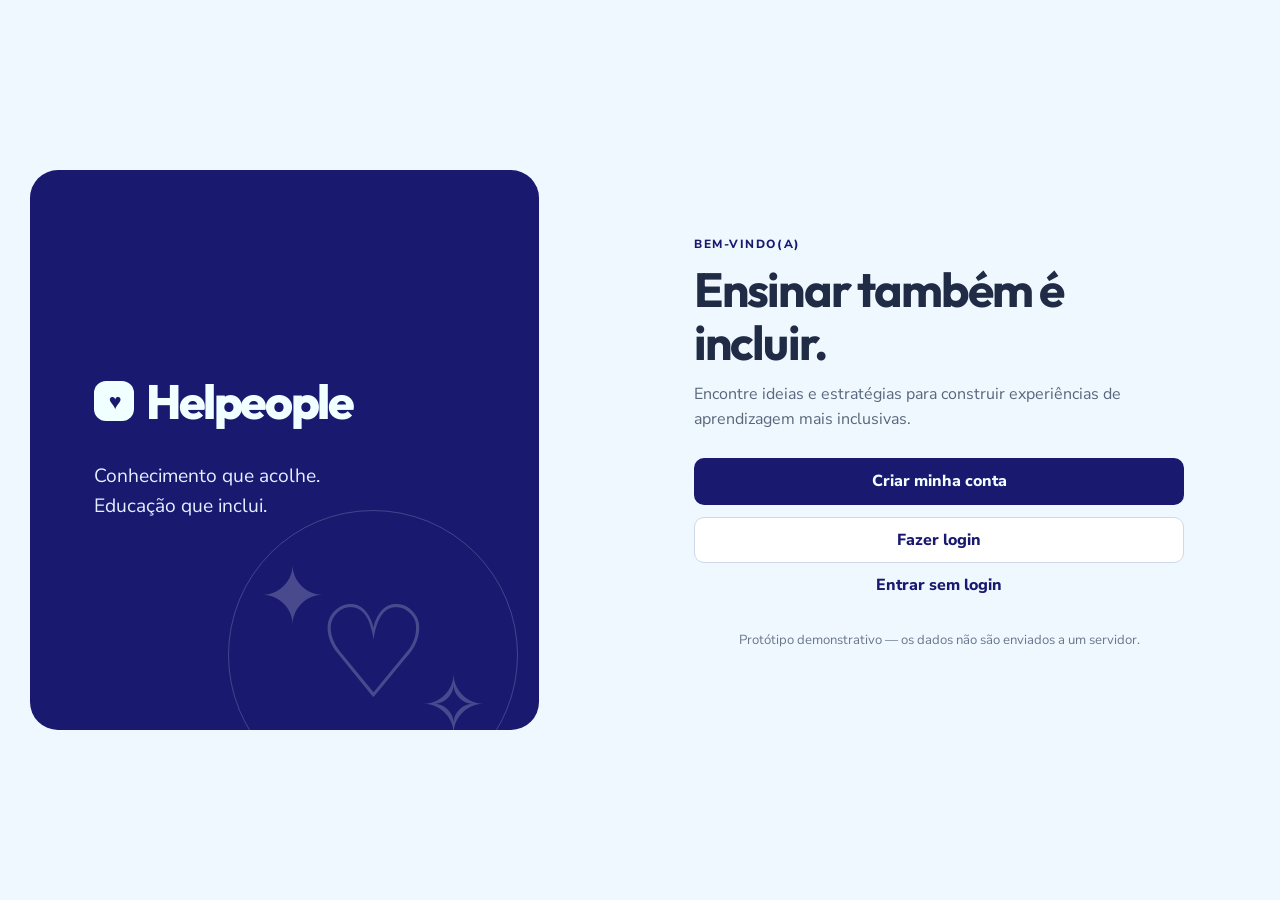
==== index.html @ b9a20969 "tirar da pasta" ====
<!doctype html>
<html lang="pt-BR">
<head>
  <meta charset="utf-8"><meta name="viewport" content="width=device-width, initial-scale=1">
  <meta name="theme-color" content="#191970"><title>Helpeople | Bem-vindo</title>
  <link rel="stylesheet" href="css/style.css"><link rel="stylesheet" href="css/autenticacao.css">
</head>
<body class="auth-page">
  <main class="auth-layout">
    <section class="brand-panel">
      <a class="brand brand-large" href="index.html"><span class="brand-mark" aria-hidden="true">♥</span><span>Helpeople</span></a>
      <p>Conhecimento que acolhe.<br>Educação que inclui.</p>
      <div class="brand-art" aria-hidden="true"><span>✦</span><span>♡</span><span>✧</span></div>
    </section>
    <section class="auth-card">
      <a class="brand brand-mobile" href="index.html"><span class="brand-mark" aria-hidden="true">♥</span><span>Helpeople</span></a>
      <p class="eyebrow">BEM-VINDO(A)</p><h1>Ensinar também é incluir.</h1>
      <p class="muted">Encontre ideias e estratégias para construir experiências de aprendizagem mais inclusivas.</p>
      <a class="button primary full" href="cadastro.html">Criar minha conta</a>
      <a class="button secondary full" href="login.html">Fazer login</a>
      <button class="text-button full" type="button" data-go="inicio.html">Entrar sem login</button>
      <p class="tiny-note">Protótipo demonstrativo — os dados não são enviados a um servidor.</p>
    </section>
  </main>
  <script src="js/app.js"></script>
</body></html>
---- css/style.css ----
@import url('https://fonts.googleapis.com/css2?family=Nunito+Sans:wght@400;500;600;700;800&family=Outfit:wght@500;600;700;800&display=swap');
:root{--blue:#191970;--bg:#f0f8ff;--box:#f0ffff;--ink:#202b45;--muted:#58677c;--line:#d6e4f0;--white:#fff;--radius:14px;--shadow:0 12px 35px rgba(25,25,112,.08);--font-scale:1}
*{box-sizing:border-box}html{scroll-behavior:smooth}body{margin:0;background:var(--bg);color:var(--ink);font-family:'Nunito Sans',sans-serif;font-size:calc(16px * var(--font-scale));line-height:1.55}button,input,textarea{font:inherit}a{color:var(--blue);text-decoration:none}button,a,input{ -webkit-tap-highlight-color:transparent}button{cursor:pointer}h1,h2,h3,p{margin-top:0}h1,h2,h3,.site-title,.brand{font-family:'Outfit','Nunito Sans',sans-serif}h1{font-size:clamp(2rem,4vw,3.1rem);line-height:1.1;letter-spacing:-.04em;margin-bottom:14px}h2{font-size:clamp(1.35rem,2vw,1.75rem);line-height:1.2;margin-bottom:8px}p{margin-bottom:14px}.muted{color:var(--muted)}.eyebrow{color:var(--blue);font-size:.74rem;font-weight:800;letter-spacing:.13em;margin-bottom:9px}.button{display:inline-flex;align-items:center;justify-content:center;gap:8px;min-height:44px;padding:10px 18px;border:1px solid transparent;border-radius:10px;font-weight:800;text-align:center;transition:filter .18s ease,transform .18s ease,box-shadow .18s ease}.button:hover{filter:brightness(1.18);transform:translateY(-1px);box-shadow:0 5px 14px #19197020}.button:focus-visible,a:focus-visible,button:focus-visible,input:focus-visible,textarea:focus-visible{outline:3px solid #6b9dff;outline-offset:3px}.primary{background:var(--blue);color:#f0ffff}.secondary{background:#fff;color:var(--blue);border-color:#cdd9eb}.full{width:100%}.text-button{border:0;background:transparent;color:var(--blue);font-weight:800;padding:10px;border-radius:9px}.text-button:hover{background:#1919700b}.tiny-note,.prototype-note{font-size:.82rem;color:#68778b;margin-top:22px}.sr-only{position:absolute;width:1px;height:1px;padding:0;margin:-1px;overflow:hidden;clip:rect(0,0,0,0);white-space:nowrap;border:0}
.site-header{position:sticky;top:0;z-index:30;background:rgba(240,248,255,.96);backdrop-filter:blur(14px);border-bottom:1px solid var(--line);padding:10px clamp(14px,4vw,48px) 12px}.header-top{height:52px;display:flex;align-items:center;gap:20px;max-width:1400px;margin:auto}.menu-toggle{width:42px;height:42px;border:1px solid transparent;background:transparent;border-radius:12px;display:flex;flex-direction:column;align-items:center;justify-content:center;gap:5px;z-index:51;transition:transform .45s ease,background .2s}.menu-toggle:hover{background:#1919700c}.menu-toggle span{width:21px;height:2px;border-radius:4px;background:var(--blue);transition:transform .35s,opacity .2s}.menu-toggle.is-open{transform:rotate(180deg)}.menu-toggle.is-open span:first-child{transform:translateY(7px) rotate(45deg)}.menu-toggle.is-open span:nth-child(2){opacity:0}.menu-toggle.is-open span:last-child{transform:translateY(-7px) rotate(-45deg)}.header-logo{display:grid;place-items:center;width:40px;height:40px;border-radius:12px;background:var(--blue);color:#f0ffff}.brand-mark{display:inline-grid;place-items:center;font-size:1.25rem;font-weight:800}.site-title{position:absolute;left:50%;transform:translateX(-50%);font-size:clamp(1.45rem,2.5vw,2rem);font-weight:800;letter-spacing:-.06em;color:var(--blue)}.header-spacer{flex:1}.header-search{display:flex;align-items:center;gap:10px;max-width:700px;margin:8px auto 0;padding:0 16px;background:#fff;border:1px solid var(--line);border-radius:12px;height:43px;color:var(--blue)}.header-search input{width:100%;border:0;outline:0;background:transparent;color:var(--ink);font-size:.94rem}.header-search input::placeholder{color:#7a8798}.menu-backdrop{position:fixed;inset:0;z-index:40;background:rgba(17,23,44,.52);opacity:0;transition:opacity .3s}.menu-backdrop.visible{opacity:1}.site-menu{position:fixed;z-index:50;top:0;left:0;width:min(330px,84vw);height:100dvh;padding:100px 18px 24px;background:var(--box);box-shadow:20px 0 50px #10103220;transform:translateX(-110%);transition:transform .4s cubic-bezier(.2,.8,.2,1);display:flex;flex-direction:column;gap:10px}.site-menu.open{transform:translateX(0)}.site-menu a{display:flex;align-items:center;gap:14px;padding:14px;border-radius:12px;color:var(--blue);font-weight:800}.site-menu a:hover{background:#19197010}.menu-icon{width:36px;height:36px;display:grid;place-items:center;background:#19197012;border-radius:10px;font-size:1.25rem}.page-content{width:min(1200px,100% - 40px);margin:0 auto;padding:34px 0 60px}.page-intro{margin-bottom:28px;max-width:720px}.page-intro h1{font-size:clamp(2rem,4vw,2.7rem)}.switch-auth{font-size:.93rem;text-align:center;margin-top:20px}.switch-auth a{font-weight:800}.setting-label{font-size:.84rem;font-weight:800;color:var(--blue)}.setting-row p{margin:4px 0 0;color:var(--muted)}@media(max-width:600px){.site-header{padding:8px 12px 10px}.header-top{gap:10px;height:46px}.header-logo{width:36px;height:36px}.site-title{font-size:1.5rem}.page-content{width:calc(100% - 28px);padding-top:24px}.header-search{height:41px}.button{min-height:43px}}
---- css/autenticacao.css ----
.auth-page{min-height:100vh;background:var(--bg)}.auth-layout{min-height:100vh;display:grid;grid-template-columns:minmax(300px,.9fr) minmax(400px,1.1fr);max-width:1280px;margin:auto;padding:30px;gap:clamp(30px,7vw,100px);align-items:center}.auth-layout.compact{min-height:100vh}.brand-panel{min-height:560px;border-radius:28px;background:var(--blue);color:#f0ffff;padding:clamp(30px,5vw,68px);display:flex;flex-direction:column;justify-content:center;position:relative;overflow:hidden}.brand{display:inline-flex;align-items:center;gap:12px;font-weight:800;letter-spacing:-.05em}.brand-large{font-size:clamp(2rem,4vw,3rem);color:#f0ffff;align-self:flex-start}.brand-mark{width:40px;height:40px;border-radius:12px;background:#f0ffff;color:var(--blue);display:inline-grid;place-items:center;font-size:1.35rem}.brand-panel p{font-size:1.2rem;color:#e3efff;margin-top:24px}.brand-art{position:absolute;right:4%;bottom:-70px;width:290px;height:290px;border:1px solid #ffffff30;border-radius:50%;display:grid;place-items:center;font-size:5rem;color:#ffffff36}.brand-art span:nth-child(1){position:absolute;top:25px;left:30px}.brand-art span:nth-child(2){font-size:8rem}.brand-art span:nth-child(3){position:absolute;right:30px;bottom:30px}.auth-card{width:min(100%,490px);justify-self:center;padding:25px 0}.brand-mobile{display:none}.auth-card h1{font-size:clamp(2.1rem,4vw,3rem)}.auth-card .muted{max-width:430px;margin-bottom:26px}form label{display:block;font-weight:800;font-size:.9rem;margin:15px 0 7px}form label span{color:#b43352}form label small{color:var(--muted);font-weight:500}input,textarea{width:100%;border:1px solid #cbd9e8;border-radius:10px;padding:12px 14px;background:#fff;color:var(--ink);min-height:46px}input::placeholder,textarea::placeholder{color:#8290a1}form .button{margin-top:22px}.auth-card .button+.button{margin-top:12px}.auth-card .tiny-note{text-align:center}.auth-card .switch-auth{margin-top:22px}@media(max-width:760px){.auth-layout{display:flex;flex-direction:column;justify-content:flex-start;gap:12px;padding:22px 20px 36px}.brand-panel{display:none}.brand-mobile{display:inline-flex;font-size:1.8rem;color:var(--blue);margin-bottom:28px}.brand-mobile .brand-mark{background:var(--blue);color:#f0ffff}.auth-card{width:min(100%,470px);padding:18px 0;margin:auto}.auth-card h1{font-size:2.25rem}.auth-card .muted{margin-bottom:20px}}@media(min-width:761px) and (max-height:700px){.auth-layout{padding:20px}.brand-panel{min-height:480px}}
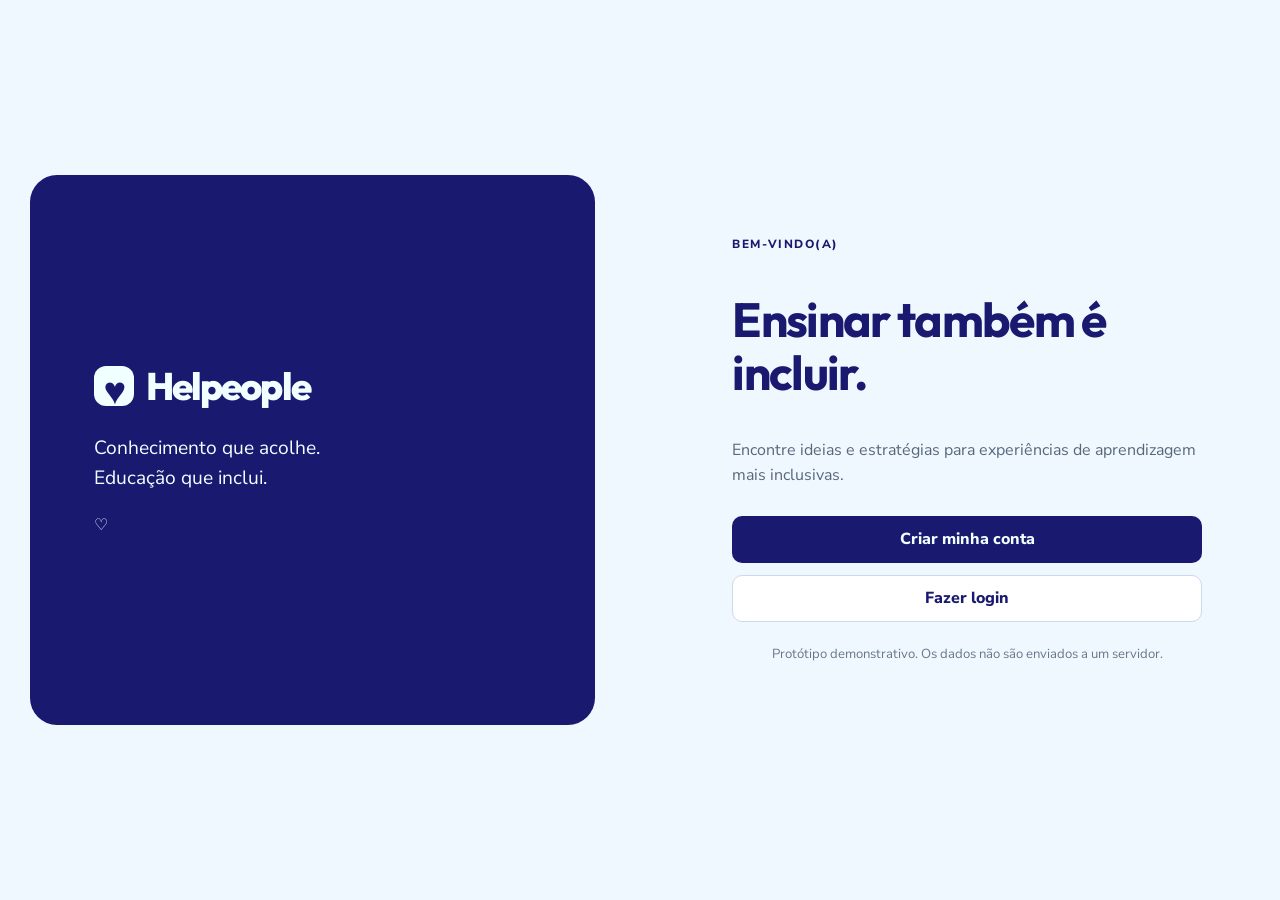
==== commit f0c8a2f7: "modificações base" ====
--- a/index.html
+++ b/index.html
@@ -1,26 +1 @@
-<!doctype html>
-<html lang="pt-BR">
-<head>
-  <meta charset="utf-8"><meta name="viewport" content="width=device-width, initial-scale=1">
-  <meta name="theme-color" content="#191970"><title>Helpeople | Bem-vindo</title>
-  <link rel="stylesheet" href="css/style.css"><link rel="stylesheet" href="css/autenticacao.css">
-</head>
-<body class="auth-page">
-  <main class="auth-layout">
-    <section class="brand-panel">
-      <a class="brand brand-large" href="index.html"><span class="brand-mark" aria-hidden="true">♥</span><span>Helpeople</span></a>
-      <p>Conhecimento que acolhe.<br>Educação que inclui.</p>
-      <div class="brand-art" aria-hidden="true"><span>✦</span><span>♡</span><span>✧</span></div>
-    </section>
-    <section class="auth-card">
-      <a class="brand brand-mobile" href="index.html"><span class="brand-mark" aria-hidden="true">♥</span><span>Helpeople</span></a>
-      <p class="eyebrow">BEM-VINDO(A)</p><h1>Ensinar também é incluir.</h1>
-      <p class="muted">Encontre ideias e estratégias para construir experiências de aprendizagem mais inclusivas.</p>
-      <a class="button primary full" href="cadastro.html">Criar minha conta</a>
-      <a class="button secondary full" href="login.html">Fazer login</a>
-      <button class="text-button full" type="button" data-go="inicio.html">Entrar sem login</button>
-      <p class="tiny-note">Protótipo demonstrativo — os dados não são enviados a um servidor.</p>
-    </section>
-  </main>
-  <script src="js/app.js"></script>
-</body></html>
+<!doctype html><html lang="pt-BR"><head><meta charset="utf-8"><meta name="viewport" content="width=device-width,initial-scale=1"><title>Helpeople | Bem-vindo</title><link rel="stylesheet" href="css/style.css"><link rel="stylesheet" href="css/auth.css"></head><body class="auth-page"><main class="auth-layout"><section class="brand-panel"><a class="brand brand-large" href="index.html"><span class="brand-mark">♥</span>Helpeople</a><p>Conhecimento que acolhe.<br>Educação que inclui.</p><div class="brand-art">♡</div></section><section class="auth-card"><a class="brand brand-mobile" href="index.html"><span class="brand-mark">♥</span>Helpeople</a><p class="eyebrow">BEM-VINDO(A)</p><h1>Ensinar também é incluir.</h1><p class="muted">Encontre ideias e estratégias para experiências de aprendizagem mais inclusivas.</p><a class="button primary full" href="cadastro.html">Criar minha conta</a><a class="button secondary full" href="login.html">Fazer login</a><p class="tiny-note">Protótipo demonstrativo. Os dados não são enviados a um servidor.</p></section></main></body></html>
--- a/css/style.css
+++ b/css/style.css
@@ -1,4 +1,2 @@
-@import url('https://fonts.googleapis.com/css2?family=Nunito+Sans:wght@400;500;600;700;800&family=Outfit:wght@500;600;700;800&display=swap');
-:root{--blue:#191970;--bg:#f0f8ff;--box:#f0ffff;--ink:#202b45;--muted:#58677c;--line:#d6e4f0;--white:#fff;--radius:14px;--shadow:0 12px 35px rgba(25,25,112,.08);--font-scale:1}
-*{box-sizing:border-box}html{scroll-behavior:smooth}body{margin:0;background:var(--bg);color:var(--ink);font-family:'Nunito Sans',sans-serif;font-size:calc(16px * var(--font-scale));line-height:1.55}button,input,textarea{font:inherit}a{color:var(--blue);text-decoration:none}button,a,input{ -webkit-tap-highlight-color:transparent}button{cursor:pointer}h1,h2,h3,p{margin-top:0}h1,h2,h3,.site-title,.brand{font-family:'Outfit','Nunito Sans',sans-serif}h1{font-size:clamp(2rem,4vw,3.1rem);line-height:1.1;letter-spacing:-.04em;margin-bottom:14px}h2{font-size:clamp(1.35rem,2vw,1.75rem);line-height:1.2;margin-bottom:8px}p{margin-bottom:14px}.muted{color:var(--muted)}.eyebrow{color:var(--blue);font-size:.74rem;font-weight:800;letter-spacing:.13em;margin-bottom:9px}.button{display:inline-flex;align-items:center;justify-content:center;gap:8px;min-height:44px;padding:10px 18px;border:1px solid transparent;border-radius:10px;font-weight:800;text-align:center;transition:filter .18s ease,transform .18s ease,box-shadow .18s ease}.button:hover{filter:brightness(1.18);transform:translateY(-1px);box-shadow:0 5px 14px #19197020}.button:focus-visible,a:focus-visible,button:focus-visible,input:focus-visible,textarea:focus-visible{outline:3px solid #6b9dff;outline-offset:3px}.primary{background:var(--blue);color:#f0ffff}.secondary{background:#fff;color:var(--blue);border-color:#cdd9eb}.full{width:100%}.text-button{border:0;background:transparent;color:var(--blue);font-weight:800;padding:10px;border-radius:9px}.text-button:hover{background:#1919700b}.tiny-note,.prototype-note{font-size:.82rem;color:#68778b;margin-top:22px}.sr-only{position:absolute;width:1px;height:1px;padding:0;margin:-1px;overflow:hidden;clip:rect(0,0,0,0);white-space:nowrap;border:0}
-.site-header{position:sticky;top:0;z-index:30;background:rgba(240,248,255,.96);backdrop-filter:blur(14px);border-bottom:1px solid var(--line);padding:10px clamp(14px,4vw,48px) 12px}.header-top{height:52px;display:flex;align-items:center;gap:20px;max-width:1400px;margin:auto}.menu-toggle{width:42px;height:42px;border:1px solid transparent;background:transparent;border-radius:12px;display:flex;flex-direction:column;align-items:center;justify-content:center;gap:5px;z-index:51;transition:transform .45s ease,background .2s}.menu-toggle:hover{background:#1919700c}.menu-toggle span{width:21px;height:2px;border-radius:4px;background:var(--blue);transition:transform .35s,opacity .2s}.menu-toggle.is-open{transform:rotate(180deg)}.menu-toggle.is-open span:first-child{transform:translateY(7px) rotate(45deg)}.menu-toggle.is-open span:nth-child(2){opacity:0}.menu-toggle.is-open span:last-child{transform:translateY(-7px) rotate(-45deg)}.header-logo{display:grid;place-items:center;width:40px;height:40px;border-radius:12px;background:var(--blue);color:#f0ffff}.brand-mark{display:inline-grid;place-items:center;font-size:1.25rem;font-weight:800}.site-title{position:absolute;left:50%;transform:translateX(-50%);font-size:clamp(1.45rem,2.5vw,2rem);font-weight:800;letter-spacing:-.06em;color:var(--blue)}.header-spacer{flex:1}.header-search{display:flex;align-items:center;gap:10px;max-width:700px;margin:8px auto 0;padding:0 16px;background:#fff;border:1px solid var(--line);border-radius:12px;height:43px;color:var(--blue)}.header-search input{width:100%;border:0;outline:0;background:transparent;color:var(--ink);font-size:.94rem}.header-search input::placeholder{color:#7a8798}.menu-backdrop{position:fixed;inset:0;z-index:40;background:rgba(17,23,44,.52);opacity:0;transition:opacity .3s}.menu-backdrop.visible{opacity:1}.site-menu{position:fixed;z-index:50;top:0;left:0;width:min(330px,84vw);height:100dvh;padding:100px 18px 24px;background:var(--box);box-shadow:20px 0 50px #10103220;transform:translateX(-110%);transition:transform .4s cubic-bezier(.2,.8,.2,1);display:flex;flex-direction:column;gap:10px}.site-menu.open{transform:translateX(0)}.site-menu a{display:flex;align-items:center;gap:14px;padding:14px;border-radius:12px;color:var(--blue);font-weight:800}.site-menu a:hover{background:#19197010}.menu-icon{width:36px;height:36px;display:grid;place-items:center;background:#19197012;border-radius:10px;font-size:1.25rem}.page-content{width:min(1200px,100% - 40px);margin:0 auto;padding:34px 0 60px}.page-intro{margin-bottom:28px;max-width:720px}.page-intro h1{font-size:clamp(2rem,4vw,2.7rem)}.switch-auth{font-size:.93rem;text-align:center;margin-top:20px}.switch-auth a{font-weight:800}.setting-label{font-size:.84rem;font-weight:800;color:var(--blue)}.setting-row p{margin:4px 0 0;color:var(--muted)}@media(max-width:600px){.site-header{padding:8px 12px 10px}.header-top{gap:10px;height:46px}.header-logo{width:36px;height:36px}.site-title{font-size:1.5rem}.page-content{width:calc(100% - 28px);padding-top:24px}.header-search{height:41px}.button{min-height:43px}}
+@import url('https://fonts.googleapis.com/css2?family=Nunito+Sans:wght@400;600;700;800&family=Outfit:wght@500;600;700;800&display=swap');
+:root{--blue:#191970;--bg:#f0f8ff;--box:#f0ffff;--ink:#202b45;--muted:#58677c;--line:#d6e4f0;--font-scale:1}*{box-sizing:border-box}body{margin:0;background:var(--bg);color:var(--ink);font:calc(16px * var(--font-scale)) 'Nunito Sans',sans-serif;line-height:1.55}h1,h2,h3,.site-title,.brand{font-family:Outfit,sans-serif}h1{font-size:clamp(2rem,4vw,3rem);line-height:1.1;letter-spacing:-.035em}h2{font-size:1.4rem;line-height:1.2}a{color:var(--blue);text-decoration:none}button,input,textarea,select{font:inherit}input,textarea,select{width:100%;border:1px solid #cbd9e8;border-radius:10px;padding:12px 14px;background:white;color:var(--ink);min-height:44px}textarea{resize:vertical}label{display:block;font-weight:800;font-size:.9rem;margin:14px 0 7px}label small{font-weight:500;color:var(--muted)}.button{display:inline-flex;align-items:center;justify-content:center;min-height:44px;padding:10px 18px;border:1px solid transparent;border-radius:10px;font-weight:800;text-align:center;cursor:pointer;transition:filter .18s,transform .18s,box-shadow .18s}.button:hover{filter:brightness(1.18);transform:translateY(-1px);box-shadow:0 5px 14px #19197020}.primary{background:var(--blue);color:#f0ffff}.secondary{background:white;color:var(--blue);border-color:#cdd9eb}.full{width:100%}.muted{color:var(--muted)}.eyebrow{font-size:.74rem;font-weight:800;letter-spacing:.13em;color:var(--blue);margin-bottom:8px}.tiny-note,.prototype-note{font-size:.82rem;color:#68778b;margin-top:22px}.site-header{position:sticky;top:0;z-index:30;background:#f0f8fff2;backdrop-filter:blur(14px);border-bottom:1px solid var(--line);padding:8px clamp(12px,4vw,48px) 12px}.header-top{height:48px;display:flex;align-items:center;gap:16px;max-width:1400px;margin:auto}.menu-toggle{width:42px;height:42px;border:0;background:transparent;border-radius:10px;display:flex;flex-direction:column;align-items:center;justify-content:center;gap:5px;z-index:51;transition:transform .4s}.menu-toggle span{width:21px;height:2px;background:var(--blue);transition:.3s}.menu-toggle.is-open{transform:rotate(180deg)}.menu-toggle.is-open span:first-child{transform:translateY(7px) rotate(45deg)}.menu-toggle.is-open span:nth-child(2){opacity:0}.menu-toggle.is-open span:last-child{transform:translateY(-7px) rotate(-45deg)}.header-logo{width:38px;height:38px;display:grid;place-items:center;border-radius:11px;background:var(--blue);color:#f0ffff}.site-title{position:absolute;left:50%;transform:translateX(-50%);font-size:clamp(1.4rem,2.5vw,2rem);font-weight:800;letter-spacing:-.05em}.header-search{display:flex;align-items:center;gap:10px;max-width:700px;margin:8px auto 0;padding:0 14px;background:white;border:1px solid var(--line);border-radius:11px;height:42px;color:var(--blue)}.header-search input{border:0;outline:0;background:transparent;min-height:0}.menu-backdrop{position:fixed;inset:0;z-index:40;background:#11172c85;opacity:0;transition:opacity .3s}.menu-backdrop.visible{opacity:1}.site-menu{position:fixed;z-index:50;top:0;left:0;width:min(320px,84vw);height:100dvh;padding:95px 18px 24px;background:var(--box);box-shadow:20px 0 50px #10103220;transform:translateX(-110%);transition:transform .38s;display:flex;flex-direction:column;gap:10px}.site-menu.open{transform:translateX(0)}.site-menu a{padding:14px;border-radius:12px;font-weight:800}.site-menu a:hover{background:#19197010}.page-content{width:min(1200px,calc(100% - 40px));margin:auto;padding:32px 0 60px}.welcome-block{padding:clamp(24px,4vw,44px);border-radius:22px;background:linear-gradient(120deg,#e2efff,#f0ffff);border:1px solid #dce9f6;margin-bottom:34px}.welcome-block h1{max-width:760px;color:var(--blue)}.welcome-block p:not(.eyebrow){max-width:680px;color:var(--muted)}.content-section{margin:32px 0 38px}.section-heading{display:flex;align-items:center;justify-content:space-between;gap:12px;margin-bottom:15px}.section-heading h2{margin:0;color:var(--blue)}.content-row{display:grid;grid-template-columns:repeat(3,minmax(0,1fr));gap:17px}.content-card{display:flex;flex-direction:column;min-width:0;min-height:235px;background:var(--box);border:1px solid var(--line);border-radius:16px;overflow:hidden;color:var(--ink);transition:transform .2s,box-shadow .2s}.content-card:hover{transform:translateY(-3px);box-shadow:0 12px 35px #19197014}.card-art{height:110px;display:grid;place-items:center;background:linear-gradient(135deg,#d9e7ff,#efffff);font-size:3rem;color:var(--blue)}.card-body{padding:15px;display:flex;flex:1;flex-direction:column;gap:6px}.card-tag{font-size:.7rem;letter-spacing:.08em;color:var(--blue);font-weight:800;text-transform:uppercase}.card-body h3{font-size:1.1rem;line-height:1.25;margin:0;color:var(--blue)}.card-body p{font-size:.9rem;color:var(--muted);margin:0}.card-link{font-size:.85rem;font-weight:800;margin-top:auto;padding-top:10px}.quick-links{display:grid;grid-template-columns:repeat(2,minmax(0,1fr));gap:16px;margin-top:40px}.quick-links a{display:grid;grid-template-columns:48px 1fr;column-gap:14px;align-items:center;padding:20px;background:var(--box);border:1px solid var(--line);border-radius:16px}.quick-links span{grid-row:span 2;width:48px;height:48px;display:grid;place-items:center;border-radius:12px;background:var(--blue);color:#f0ffff;font-size:1.5rem}.quick-links strong{color:var(--blue)}.quick-links small{color:var(--muted)}.page-intro{max-width:760px;margin-bottom:25px}.page-intro h1{margin-bottom:10px}.back-link{display:inline-block;font-weight:800;margin-bottom:18px}.profile-card,.compose-card,.preferences-card,.answers-panel{padding:24px;background:white;border:1px solid var(--line);border-radius:18px;margin-bottom:22px}.profile-card{display:flex;align-items:center;gap:18px}.profile-avatar{width:76px;height:76px;flex:0 0 76px;display:grid;place-items:center;border-radius:50%;background:var(--blue);color:#f0ffff;font-size:2rem;background-size:cover;background-position:center}.profile-main{flex:1;min-width:0}.profile-main h2{margin:0;color:var(--blue)}.profile-main p{margin:4px 0;color:var(--muted);overflow-wrap:anywhere}.settings-list{background:white;border:1px solid var(--line);border-radius:18px;overflow:hidden}.setting-row,.preference-row{display:flex;align-items:center;justify-content:space-between;gap:18px;padding:19px 23px;border-bottom:1px solid var(--line)}.setting-row:last-child,.preference-row:last-child{border-bottom:0}.setting-row p{margin:4px 0 0;color:var(--muted);overflow-wrap:anywhere}.setting-label{font-size:.84rem;font-weight:800;color:var(--blue)}.file-button{cursor:pointer}.dialog-close{position:absolute;right:12px;top:8px;border:0;background:none;font-size:1.8rem;color:var(--muted)}dialog{width:min(440px,calc(100% - 28px));border:1px solid var(--line);border-radius:18px;padding:28px;box-shadow:0 25px 90px #0b123544}dialog::backdrop{background:#10172b80}.dialog-actions{display:flex;justify-content:flex-end;gap:10px;margin-top:20px}.preferences-card{padding:0}.preference-row h2{font-size:1.1rem;color:var(--blue);margin:0 0 5px}.preference-row p{margin:0;color:var(--muted);max-width:650px;font-size:.92rem}.button-group{display:flex;gap:8px}.mono-mode{filter:grayscale(1)}.filter-bar{max-width:480px;margin-bottom:22px}.catalog-grid{display:grid;grid-template-columns:repeat(3,minmax(0,1fr));gap:17px}.post-list{display:grid;gap:14px}.post-card,.catalog-card{padding:20px;background:var(--box);border:1px solid var(--line);border-radius:16px}.post-card h3,.catalog-card h3{margin:8px 0;color:var(--blue)}.post-card p,.catalog-card p{color:var(--muted)}.post-meta{display:flex;flex-wrap:wrap;gap:7px}.post-meta span{font-size:.76rem;font-weight:800;color:var(--blue);background:#19197010;padding:4px 9px;border-radius:99px}.article-page{max-width:900px}.article-card{padding:clamp(22px,4vw,40px);background:var(--box);border:1px solid var(--line);border-radius:22px}.article-art{display:grid;place-items:center;height:180px;background:linear-gradient(135deg,#dbe8ff,#f5ffff);border-radius:15px;font-size:5rem;color:var(--blue);margin-bottom:24px}.article-card h1{color:var(--blue)}.article-meta{display:flex;gap:8px;flex-wrap:wrap;margin-bottom:14px}.article-meta span{padding:5px 10px;border-radius:99px;background:#19197010;color:var(--blue);font-size:.78rem;font-weight:800}.article-body{font-size:1.02rem;line-height:1.8}.article-body h2{font-size:1.2rem;color:var(--blue);margin-top:24px}.article-body li{margin:7px 0}.answer-card{padding:15px;background:var(--box);border:1px solid var(--line);border-radius:12px;margin:10px 0}.answer-card p{margin:0}.answer-source{font-size:.75rem;font-weight:800;color:var(--blue);margin-bottom:6px!important}.answers-panel h2{color:var(--blue)}#answer-form{margin-top:22px;border-top:1px solid var(--line);padding-top:18px}#answer-form button{margin-top:12px}button:focus-visible,a:focus-visible,input:focus-visible,textarea:focus-visible,select:focus-visible{outline:3px solid #6b9dff;outline-offset:3px}@media(max-width:760px){.page-content{width:calc(100% - 28px);padding-top:23px}.site-header{padding:7px 12px 10px}.header-top{height:44px;gap:10px}.header-logo{width:35px;height:35px}.site-title{font-size:1.45rem}.header-search{height:40px}.content-row{display:flex;overflow-x:auto;gap:13px;padding:2px 2px 13px;scroll-snap-type:x mandatory}.content-card{flex:0 0 min(78vw,290px);scroll-snap-align:start}.catalog-grid{grid-template-columns:repeat(2,minmax(0,1fr))}.quick-links{grid-template-columns:1fr}.welcome-block{padding:24px 20px}.profile-card{flex-wrap:wrap;padding:18px}.file-button{width:100%}.setting-row,.preference-row{padding:16px;gap:10px}.setting-row .button{padding:8px 11px}.section-heading{align-items:flex-start}.article-art{height:145px}.dialog-actions{flex-direction:column-reverse}.dialog-actions .button{width:100%}}@media(max-width:480px){.catalog-grid{grid-template-columns:1fr}.profile-avatar{width:62px;height:62px;flex-basis:62px}.content-section{margin:27px 0}.compose-card,.answers-panel{padding:18px}}
--- a/css/auth.css
+++ b/css/auth.css
@@ -0,0 +1 @@
+.auth-page{min-height:100vh}.auth-layout{min-height:100vh;display:grid;grid-template-columns:1fr 1fr;gap:clamp(30px,7vw,95px);align-items:center;max-width:1280px;margin:auto;padding:30px}.brand-panel{min-height:550px;border-radius:27px;background:var(--blue);color:#f0ffff;padding:clamp(30px,5vw,65px);display:flex;flex-direction:column;justify-content:center}.brand{display:inline-flex;align-items:center;gap:12px;font:800 2.4rem Outfit,sans-serif;letter-spacing:-.05em}.brand-large{color:#f0ffff;align-self:flex-start}.brand-mark{width:40px;height:40px;border-radius:12px;background:#f0ffff;color:var(--blue);display:inline-grid;place-items:center}.brand-panel p{font-size:1.2rem;margin-top:24px}.brand-mobile{display:none}.auth-card{width:min(100%,470px);justify-self:center}.auth-card h1{font-size:clamp(2.1rem,4vw,3rem);color:var(--blue)}.auth-card .button{margin-top:12px}.switch-auth{margin-top:20px;text-align:center}.switch-auth a{font-weight:800}.auth-card .tiny-note{text-align:center}@media(max-width:760px){.auth-layout{display:flex;flex-direction:column;justify-content:flex-start;padding:22px 20px 36px}.brand-panel{display:none}.brand-mobile{display:inline-flex;font-size:1.8rem;color:var(--blue);margin-bottom:28px}.brand-mobile .brand-mark{background:var(--blue);color:#f0ffff}.auth-card{width:min(100%,470px);margin:auto}.auth-card h1{font-size:2.2rem}}
